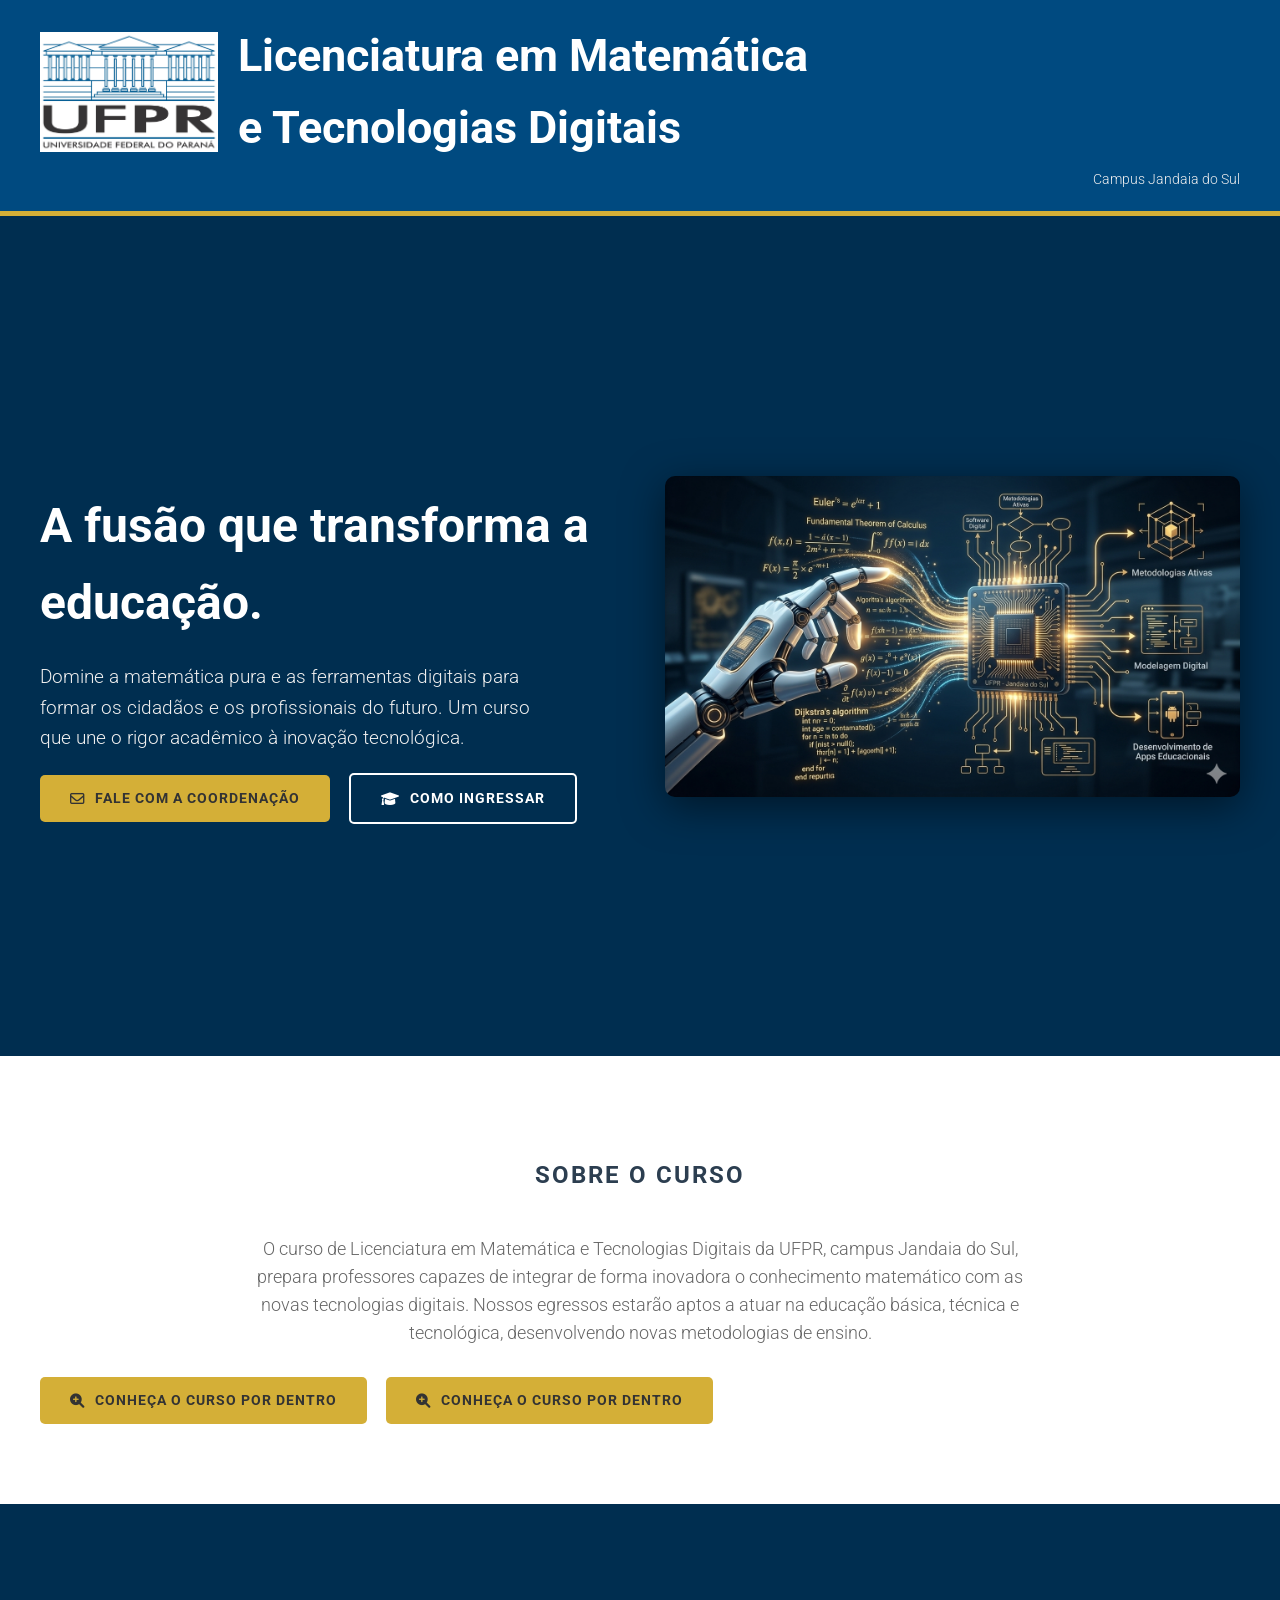
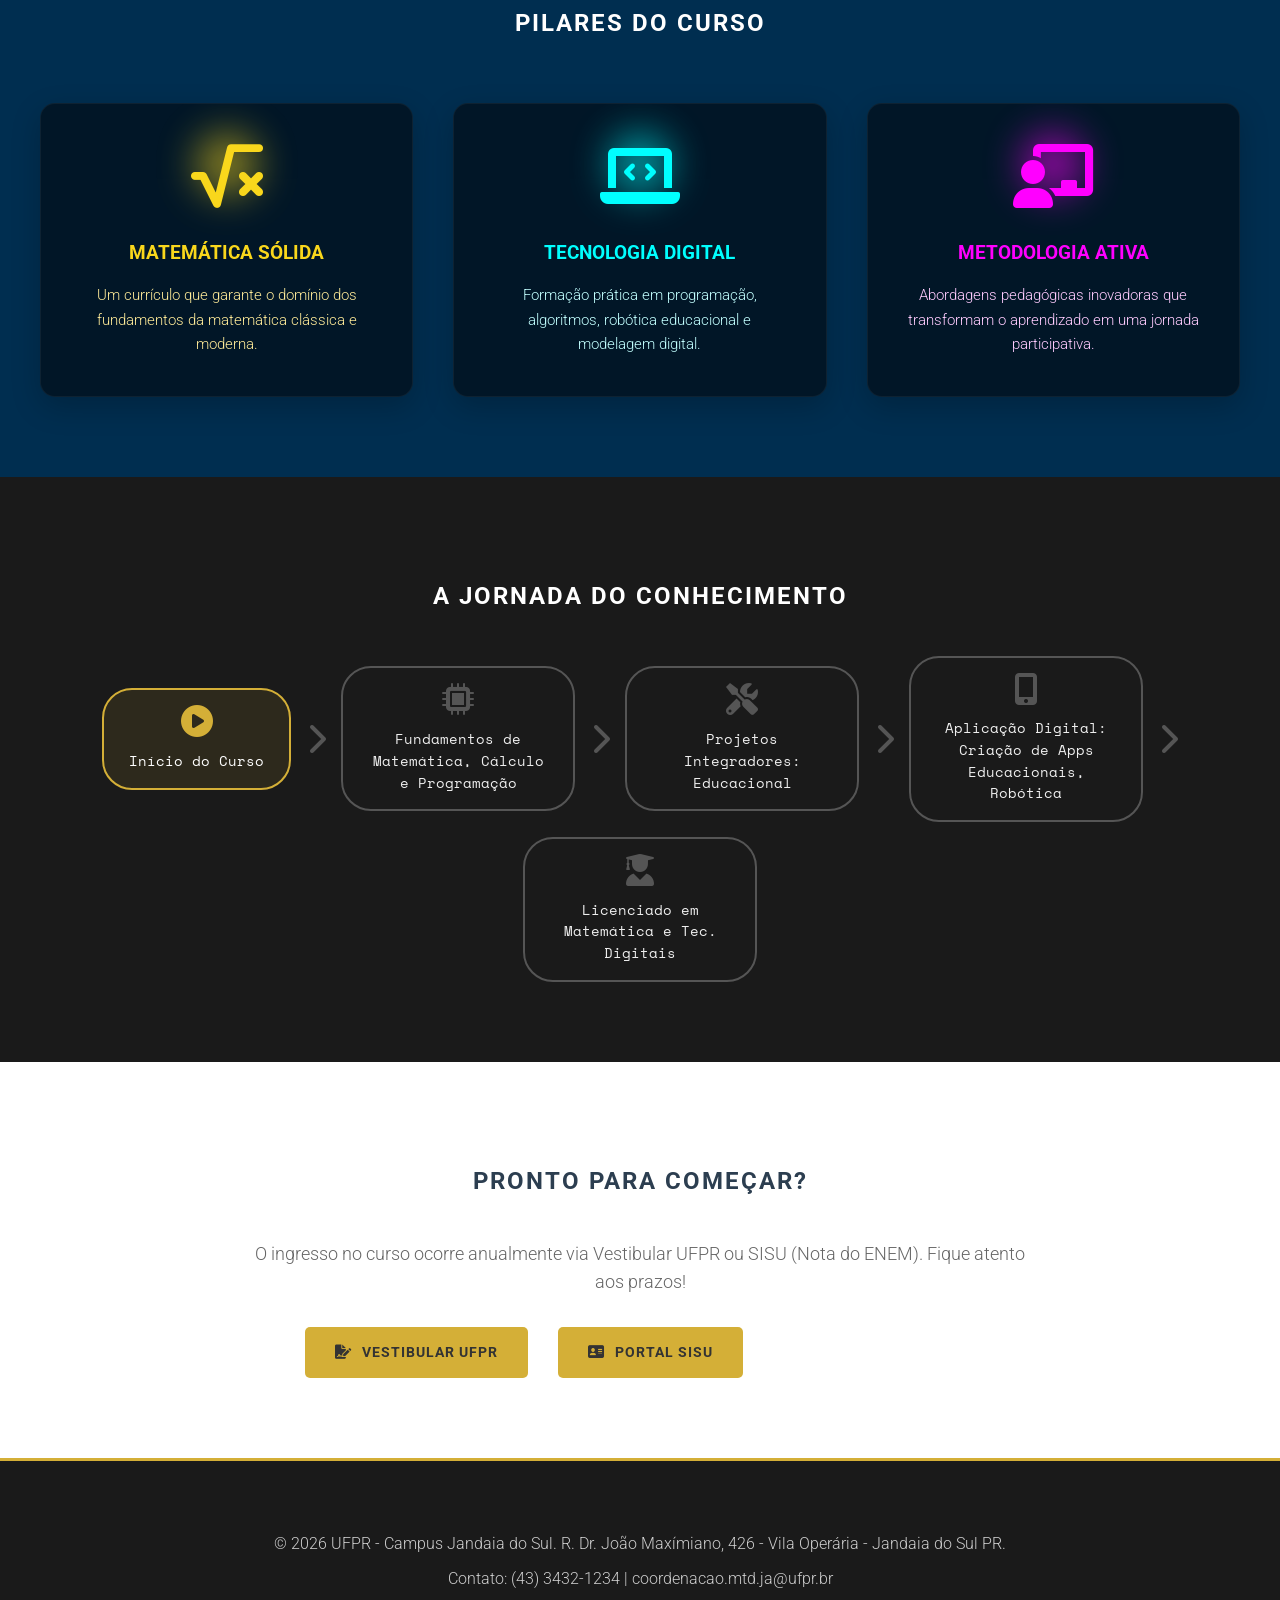
==== index.html @ f6f196b3 "Add files via upload" ====
<!DOCTYPE html>
<html lang="pt-br">
<head>
    <meta charset="UTF-8">
    <meta name="viewport" content="width=device-width, initial-scale=1.0">
    <title>Licenciatura em Matemática e Tecnologias Digitais - UFPR Jandaia do Sul</title>
    
    <link rel="stylesheet" href="https://cdnjs.cloudflare.com/ajax/libs/font-awesome/6.0.0/css/all.min.css">
    
    <link href="https://fonts.googleapis.com/css2?family=Roboto:wght@300;400;700&family=Space+Mono&display=swap" rel="stylesheet">
    
    <style>
        /* CSS GERAL */
        body { font-family: 'Roboto', sans-serif; line-height: 1.6; margin: 0; color: #333; overflow-x: hidden; }
        .container { max-width: 1200px; margin: 0 auto; padding: 0 20px; }
        h1, h2, h3 { font-weight: 700; }
        h2 { text-transform: uppercase; letter-spacing: 2px; text-align: center; color: #2c3e50; margin-bottom: 40px; }
        p { color: #666; font-weight: 300; font-size: 1.1em;}
        section { padding: 80px 0; }
        a { text-decoration: none; color: inherit; transition: 0.3s; }
        
        /* CABEÇALHO */
        header { background: #004a80; color: white; padding: 20px 0; border-bottom: 5px solid #d4af37; }
        .logo-area { display: flex; align-items: center; gap: 20px; }
        .ufpr-logo { height: 120px; width: auto; }
        header h1 { margin: 0; font-size: 2.8em; }
        header p { margin: 5px 0 0 0; color: #eee; font-size: 0.9em; text-align: right;}

        /* SEÇÃO HERO */
        .hero { background: #002e50; color: white; position: relative; padding: 0; }
        .hero-content { display: grid; grid-template-columns: 1fr 1fr; gap: 50px; align-items: center; min-height: 80vh; padding: 60px 20px;}
        .hero-text h2 { text-transform: none; text-align: left; color: white; letter-spacing: normal; font-size: 3em; margin-bottom: 20px; }
        .hero-text p { color: #eee; font-size: 1.2em; max-width: 500px; }
        .hero-image img { width: 100%; height: auto; display: block; filter: drop-shadow(0 10px 20px rgba(0,0,0,0.5)); border-radius: 10px; }
        
        /* BOTÕES */
        .btn { display: inline-flex; align-items: center; padding: 12px 30px; font-weight: bold; text-transform: uppercase; letter-spacing: 1px; border-radius: 5px; cursor: pointer; border: none; font-size: 0.9em;}
        .btn i { margin-right: 10px; }
        .btn-primary { background-color: #d4af37; color: #333; margin-right: 15px; }
        .btn-primary:hover { background-color: #c09a30; }
        .btn-secondary { background-color: transparent; color: white; border: 2px solid white; }
        .btn-secondary:hover { background-color: white; color: #002e50; }
        .btn-group { display: flex; gap: 15px; justify-content: center; margin-top: 30px; }

        /* SEÇÕES DE CONTEÚDO */
        .content-section p { max-width: 800px; margin: 0 auto 30px auto; text-align: center; }
        .content-section.bg-dark { background-color: #1a1a1a; color: white; }
        .content-section.bg-dark h2 { color: white; }
        .content-section.bg-dark p { color: #eee; }

        /* PILARES (CARDS MODIFICADOS - AGORA MAIS VIVOS) */
        
        /* MUDANÇA DE FUNDO: A seção inteira agora é escura para contraste */
        #pilares { background-color: #002e50; padding: 80px 0; } 
        #pilares h2 { color: white; margin-bottom: 60px; }

        .grid-cards { display: grid; grid-template-columns: repeat(auto-fit, minmax(280px, 1fr)); gap: 40px; }
        
        /* MUDANÇA NO CARD: Fundo mais escuro e sutil */
        .card { 
            background: #011627; /* Azul marinho profundo, sutil e escuro */
            padding: 40px; 
            border-radius: 15px; /* Bordas mais suaves */
            text-align: center; 
            border: 1px solid rgba(255,255,255,0.05); /* Borda sutil */
            box-shadow: 0 10px 30px rgba(0,0,0,0.2); 
            transition: 0.4s; 
            position: relative; 
            overflow: hidden;
        }
        
        .card:hover { 
            transform: translateY(-15px); 
            box-shadow: 0 20px 40px rgba(0,0,0,0.3); 
        }
        
        /* MUDANÇA NOS ÍCONES: Glow tecnológico e cores vivas */
        .card i { margin-bottom: 30px; display: block; position: relative; z-index: 10;}
        .card i::after { content: ''; position: absolute; width: 60px; height: 60px; border-radius: 50%; opacity: 0.6; filter: blur(20px); top: -10px; left: 50%; transform: translateX(-50%); z-index: -1; }

        /* MUDANÇA NOS TEXTOS DOS CARDS: Cores vibrantes */
        .card h3 { text-transform: uppercase; font-size: 1.2em; margin-bottom: 15px; }
        .card p { font-size: 0.95em; margin: 0; font-weight: 300; text-align: center; max-width: 100%;}

        /* CARD 1: MATEMÁTICA (DOURADO / GOLDEN) */
        .grid-cards .card:nth-child(1) i { color: #f9d71c; }
        .grid-cards .card:nth-child(1) i::after { background-color: #f9d71c; }
        .grid-cards .card:nth-child(1) h3 { color: #f9d71c; }
        .grid-cards .card:nth-child(1) p { color: #ffeb99; } /* Amarelo muito claro */

        /* CARD 2: TECNOLOGIA (CIANO / CYAN) */
        .grid-cards .card:nth-child(2) i { color: #00ffff; }
        .grid-cards .card:nth-child(2) i::after { background-color: #00ffff; }
        .grid-cards .card:nth-child(2) h3 { color: #00ffff; }
        .grid-cards .card:nth-child(2) p { color: #c2ffff; } /* Ciano muito claro */

        /* CARD 3: METODOLOGIA (MAGENTA / FÚCSIA) */
        .grid-cards .card:nth-child(3) i { color: #ff00ff; }
        .grid-cards .card:nth-child(3) i::after { background-color: #ff00ff; }
        .grid-cards .card:nth-child(3) h3 { color: #ff00ff; }
        .grid-cards .card:nth-child(3) p { color: #ffccff; } /* Magenta muito claro */


        /* JORNADA DE APRENDIZADO */
        .flowchart { display: flex; align-items: center; justify-content: center; gap: 15px; flex-wrap: wrap; margin-top: 40px; }
        .flow-item { background: transparent; padding: 15px 25px; border-radius: 30px; border: 2px solid #555; text-align: center; transition: 0.3s; max-width: 180px; }
        .flow-item p { color: #aaa; margin: 10px 0 0 0; font-size: 0.85em; font-family: 'Space Mono', monospace;}
        .flow-item i { color: #555; }
        .flow-item.active { border-color: #d4af37; background-color: rgba(212, 175, 55, 0.1); }
        .flow-item.active i { color: #d4af37; }
        .flow-item.active p { color: white;}
        .arrow { color: #555; }
        
        /* RODAPÉ */
        footer { background: #1a1a1a; color: #ccc; padding: 60px 0; font-size: 0.9em; text-align: center; border-top: 3px solid #d4af37;}
        footer p { color: #ccc; margin: 10px 0;}

        /* RESPONSIVIDADE (MOBILE-FIRST) */
        @media (max-width: 768px) {
            .hero-content { grid-template-columns: 1fr; text-align: center; min-height: auto; padding: 80px 20px; }
            .hero-text h2 { text-align: center; font-size: 2.2em; }
            .hero-text p { margin: 0 auto 30px auto; }
            .btn-group { flex-direction: column; }
            .flowchart { flex-direction: column; gap: 20px; }
            .arrow { transform: rotate(90deg); margin: 10px 0; }
        }
    </style>
</head>
<body>

    <header>
        <div class="container">
            <div class="logo-area">
                <img src="LogoUFPR.png" alt="Logo UFPR Jandaia do Sul" class="ufpr-logo">
                <h1>Licenciatura em Matemática<br>e Tecnologias Digitais</h1>
            </div>
            <p>Campus Jandaia do Sul</p>
        </div>
    </header>

    <section class="hero">
        <div class="container hero-content">
            <div class="hero-text">
                <h2>A fusão que transforma a educação.</h2>
                <p>Domine a matemática pura e as ferramentas digitais para formar os cidadãos e os profissionais do futuro. Um curso que une o rigor acadêmico à inovação tecnológica.</p>
                <a href="mailto:coordenacao.mtd.ja@ufpr.br" class="btn btn-primary"><i class="far fa-envelope"></i> Fale com a Coordenação</a>
                <a href="#ingresso" class="btn btn-secondary"><i class="fas fa-graduation-cap"></i> Como Ingressar</a>
            </div>
            <div class="hero-image">
                <img src="hero_fusion.png" alt="A fusão de Matemática e Tecnologia: Uma mão robótica interagindo com algoritmos e equações matemáticas puras.">
            </div>
        </div>
    </section>

    <section id="sobre" class="content-section">
        <div class="container text-center">
            <h2>Sobre o Curso</h2>
            <p>O curso de Licenciatura em Matemática e Tecnologias Digitais da UFPR, campus Jandaia do Sul, prepara professores capazes de integrar de forma inovadora o conhecimento matemático com as novas tecnologias digitais. Nossos egressos estarão aptos a atuar na educação básica, técnica e tecnológica, desenvolvendo novas metodologias de ensino.</p>
            
            <a href="detalhes.html" class="btn btn-primary">
                <i class="fas fa-search-plus"></i> Conheça o curso por dentro
            </a>
            
            <a href="detalhes.html" class="btn btn-primary">
                <i class="fas fa-search-plus"></i> Conheça o curso por dentro
            </a>
        </div>
    </section>

    <section id="pilares" class="content-section">
        <div class="container text-center">
            <h2>Pilares do Curso</h2>
            <div class="grid-cards">
                <div class="card">
                    <i class="fas fa-square-root-variable fa-4x"></i>
                    <h3>Matemática Sólida</h3>
                    <p>Um currículo que garante o domínio dos fundamentos da matemática clássica e moderna.</p>
                </div>
                <div class="card">
                    <i class="fas fa-laptop-code fa-4x"></i>
                    <h3>Tecnologia Digital</h3>
                    <p>Formação prática em programação, algoritmos, robótica educacional e modelagem digital.</p>
                </div>
                <div class="card">
                    <i class="fas fa-chalkboard-teacher fa-4x"></i>
                    <h3>Metodologia Ativa</h3>
                    <p>Abordagens pedagógicas inovadoras que transformam o aprendizado em uma jornada participativa.</p>
                </div>
            </div>
        </div>
    </section>
    
    <section id="metodologia" class="content-section bg-dark">
        <div class="container text-center">
            <h2>A Jornada do Conhecimento</h2>
            <div class="flowchart">
                <div class="flow-item active">
                    <i class="fas fa-play-circle fa-2x"></i>
                    <p>Início do Curso</p>
                </div>
                <i class="fas fa-chevron-right arrow fa-2x"></i>
                <div class="flow-item">
                    <i class="fas fa-microchip fa-2x"></i>
                    <p>Fundamentos de Matemática, Cálculo e Programação</p>
                </div>
                <i class="fas fa-chevron-right arrow fa-2x"></i>
                <div class="flow-item">
                    <i class="fas fa-tools fa-2x"></i>
                    <p>Projetos Integradores: Educacional</p>
                </div>
                <i class="fas fa-chevron-right arrow fa-2x"></i>
                <div class="flow-item">
                    <i class="fas fa-mobile-alt fa-2x"></i>
                    <p>Aplicação Digital: Criação de Apps Educacionais, Robótica</p>
                </div>
                <i class="fas fa-chevron-right arrow fa-2x"></i>
                <div class="flow-item">
                    <i class="fas fa-user-graduate fa-2x"></i>
                    <p>Licenciado em Matemática e Tec. Digitais</p>
                </div>
            </div>
        </div>
    </section>

    <section id="ingresso" class="content-section">
        <div class="container text-center">
            <h2>Pronto para Começar?</h2>
            <p>O ingresso no curso ocorre anualmente via Vestibular UFPR ou SISU (Nota do ENEM). Fique atento aos prazos!</p>
            <div class="btn-group">
                <a href="https://servicos.nc.ufpr.br/PortalNC/ProcessosRealizados" class="btn btn-primary" target="_blank"><i class="fas fa-file-signature"></i> Vestibular UFPR</a>
                <a href="https://sisu.mec.gov.br/" class="btn btn-primary" target="_blank"><i class="fas fa-address-card"></i> Portal SISU</a>
                <a href="tel:+554334321234" class="btn btn-secondary"><i class="fas fa-phone-alt"></i> (43) 3432-1234</a>
            </div>
        </div>
    </section>

    <footer>
        <div class="container">
            <p>&copy; 2026 UFPR - Campus Jandaia do Sul. R. Dr. João Maxímiano, 426 - Vila Operária - Jandaia do Sul PR.</p>
            <p>Contato: (43) 3432-1234 | coordenacao.mtd.ja@ufpr.br</p>
            <p> -- </p>
        </div>
    </footer>

</body>
</html>
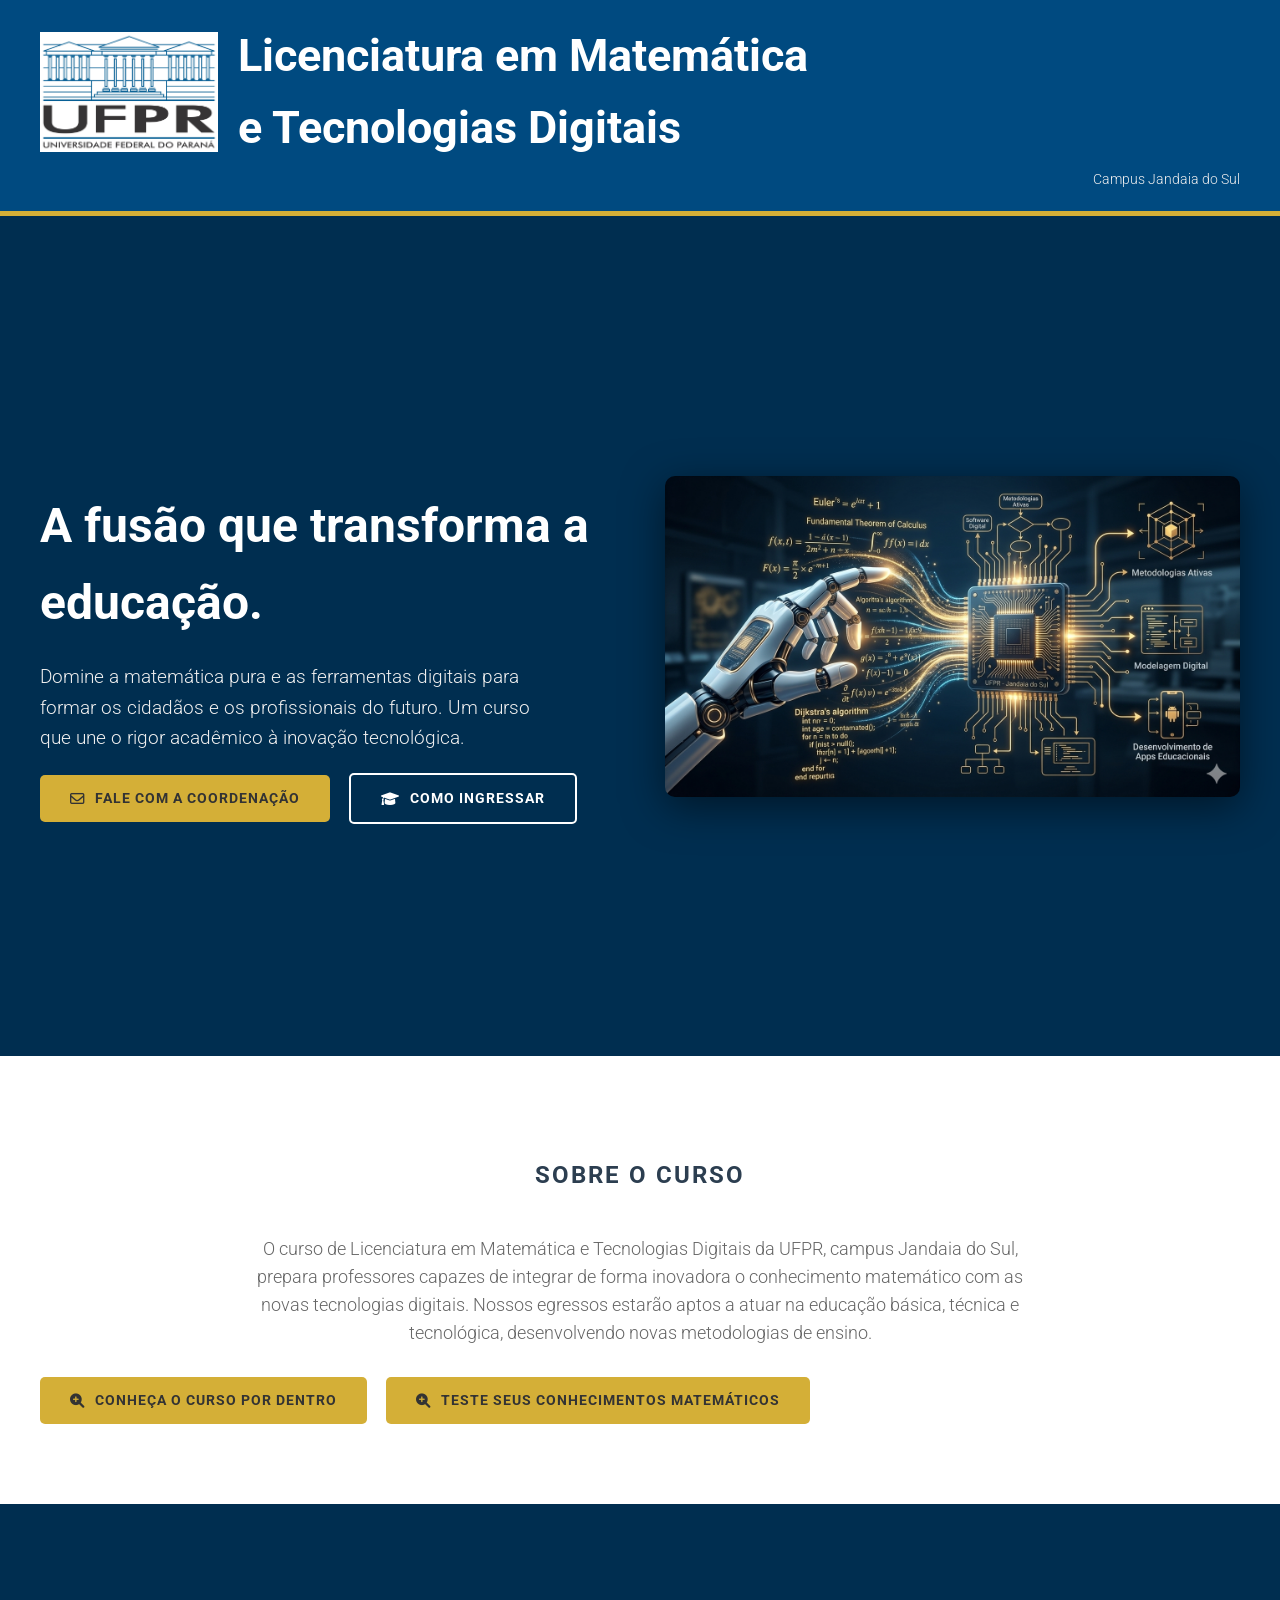
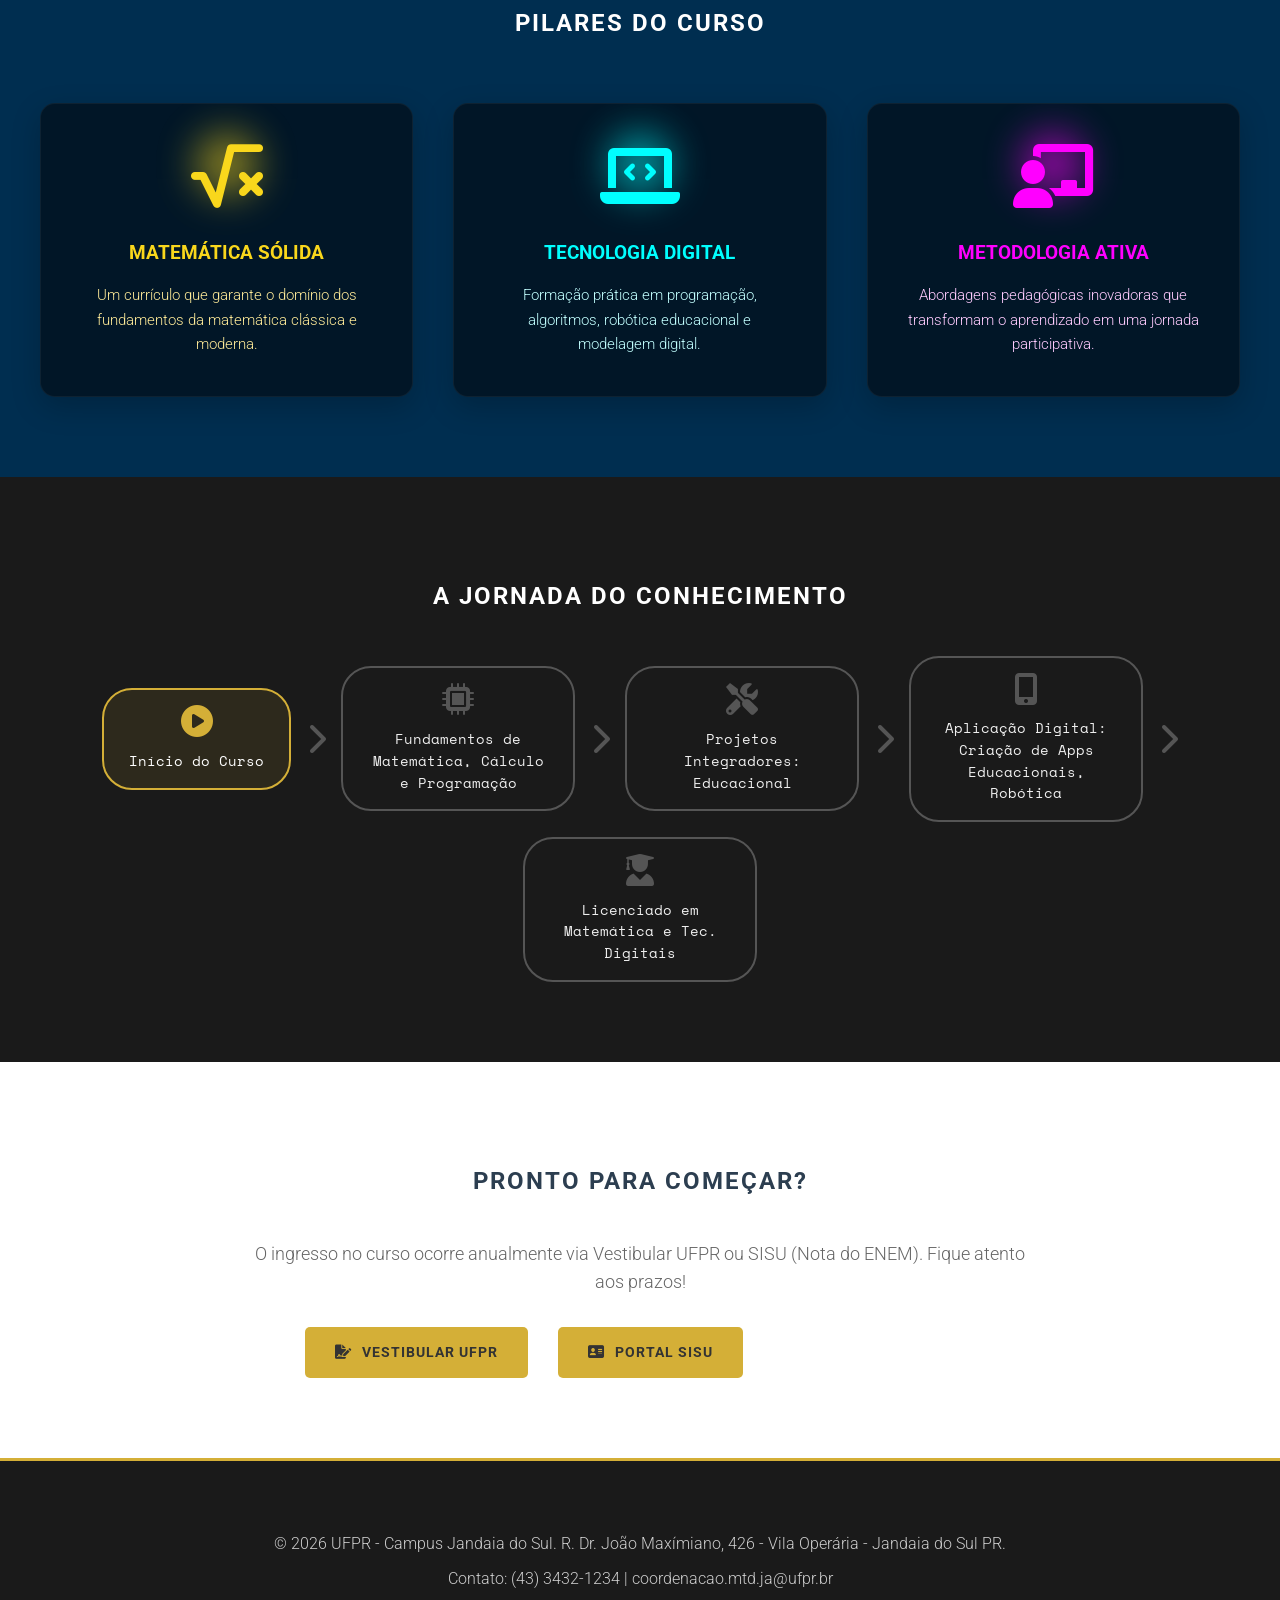
==== commit fd59d8ab: "Update index.html" ====
--- a/index.html
+++ b/index.html
@@ -162,7 +162,7 @@
             </a>
             
             <a href="detalhes.html" class="btn btn-primary">
-                <i class="fas fa-search-plus"></i> Conheça o curso por dentro
+                <i class="fas fa-search-plus"></i> Teste seus conhecimentos matemáticos
             </a>
         </div>
     </section>
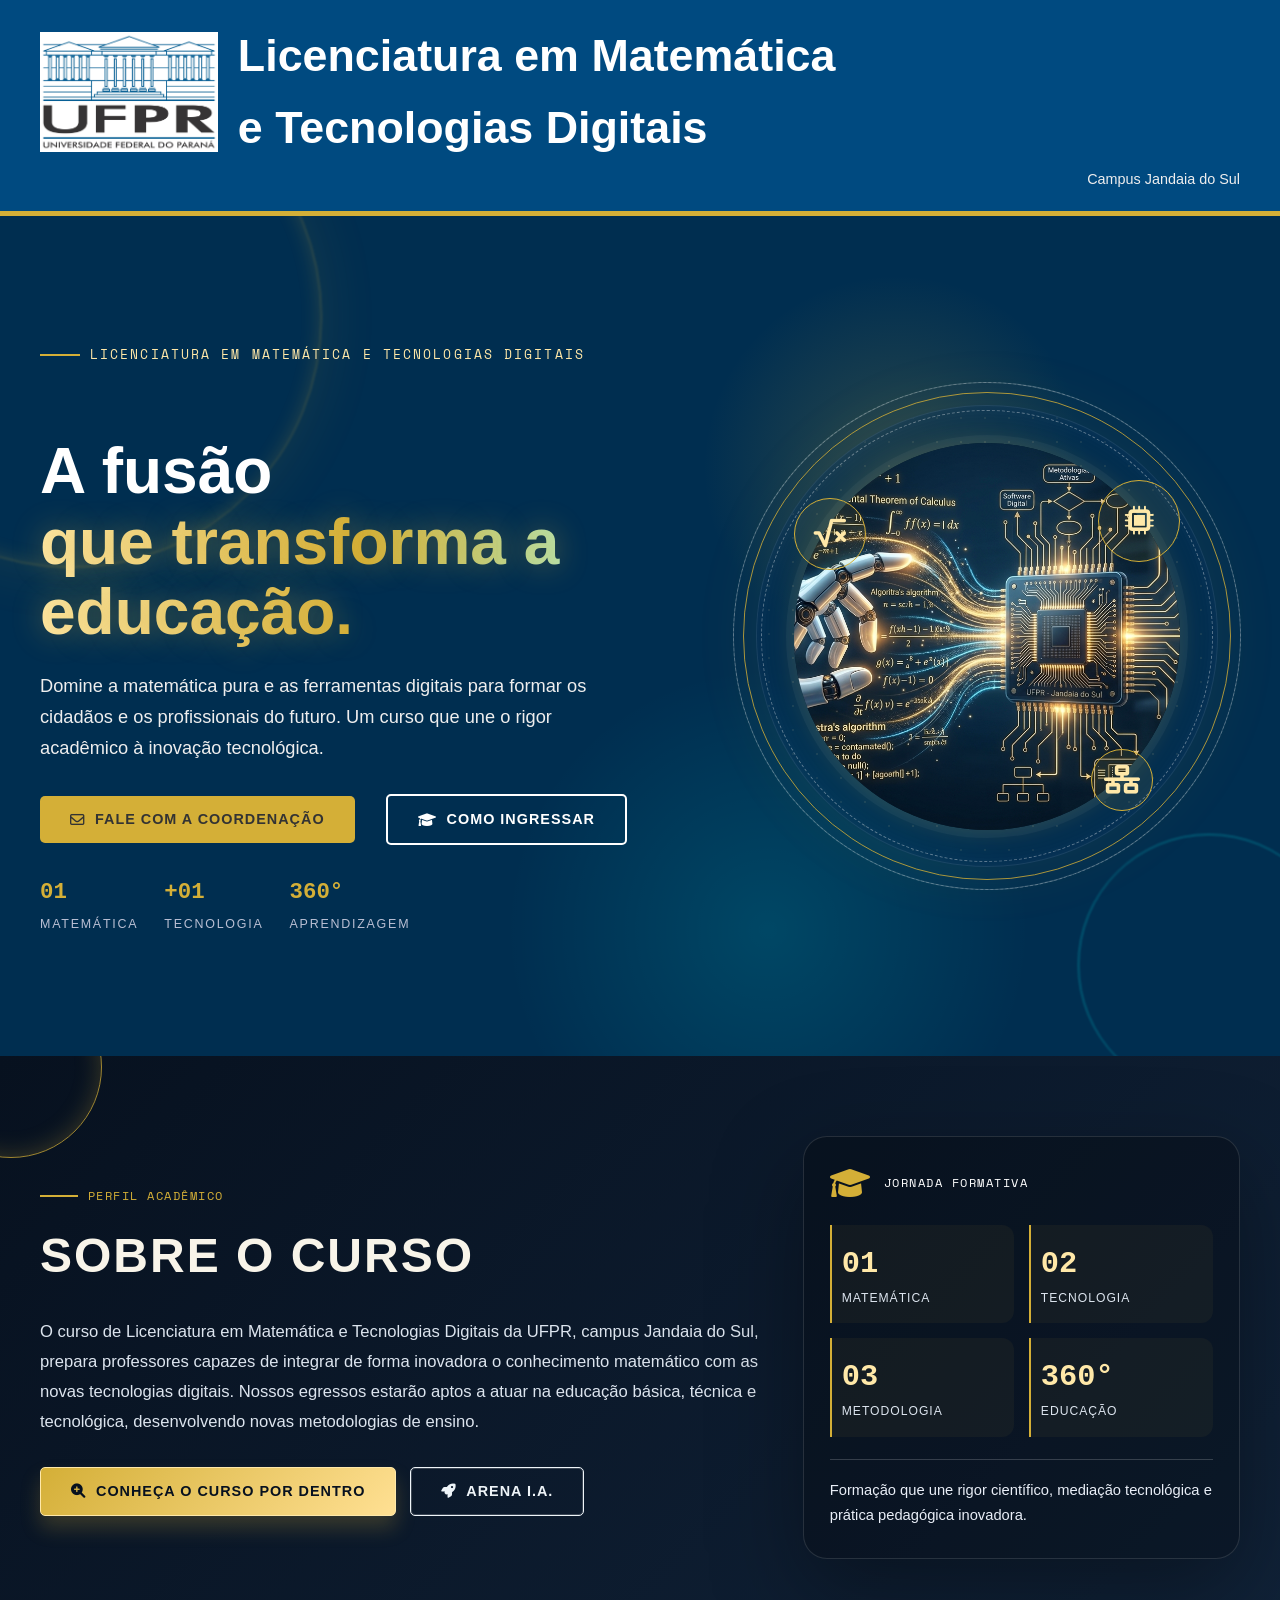
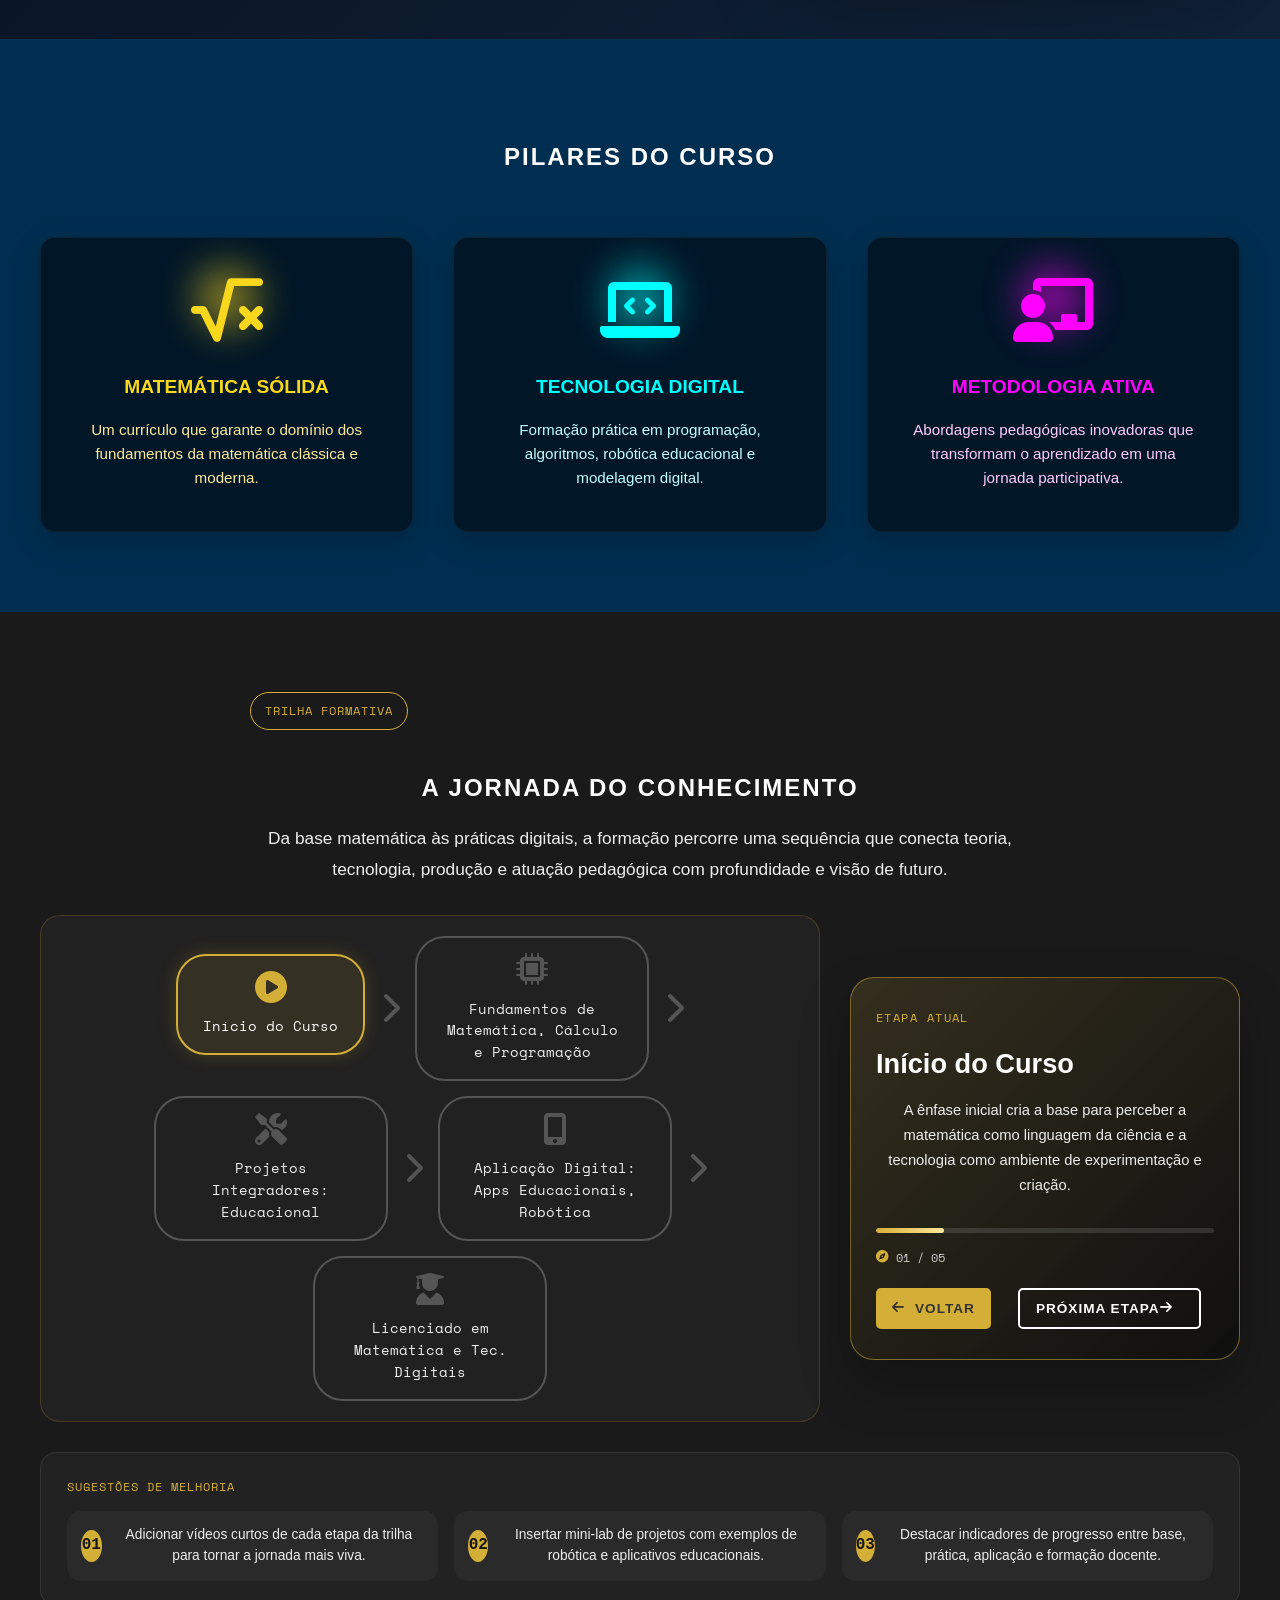
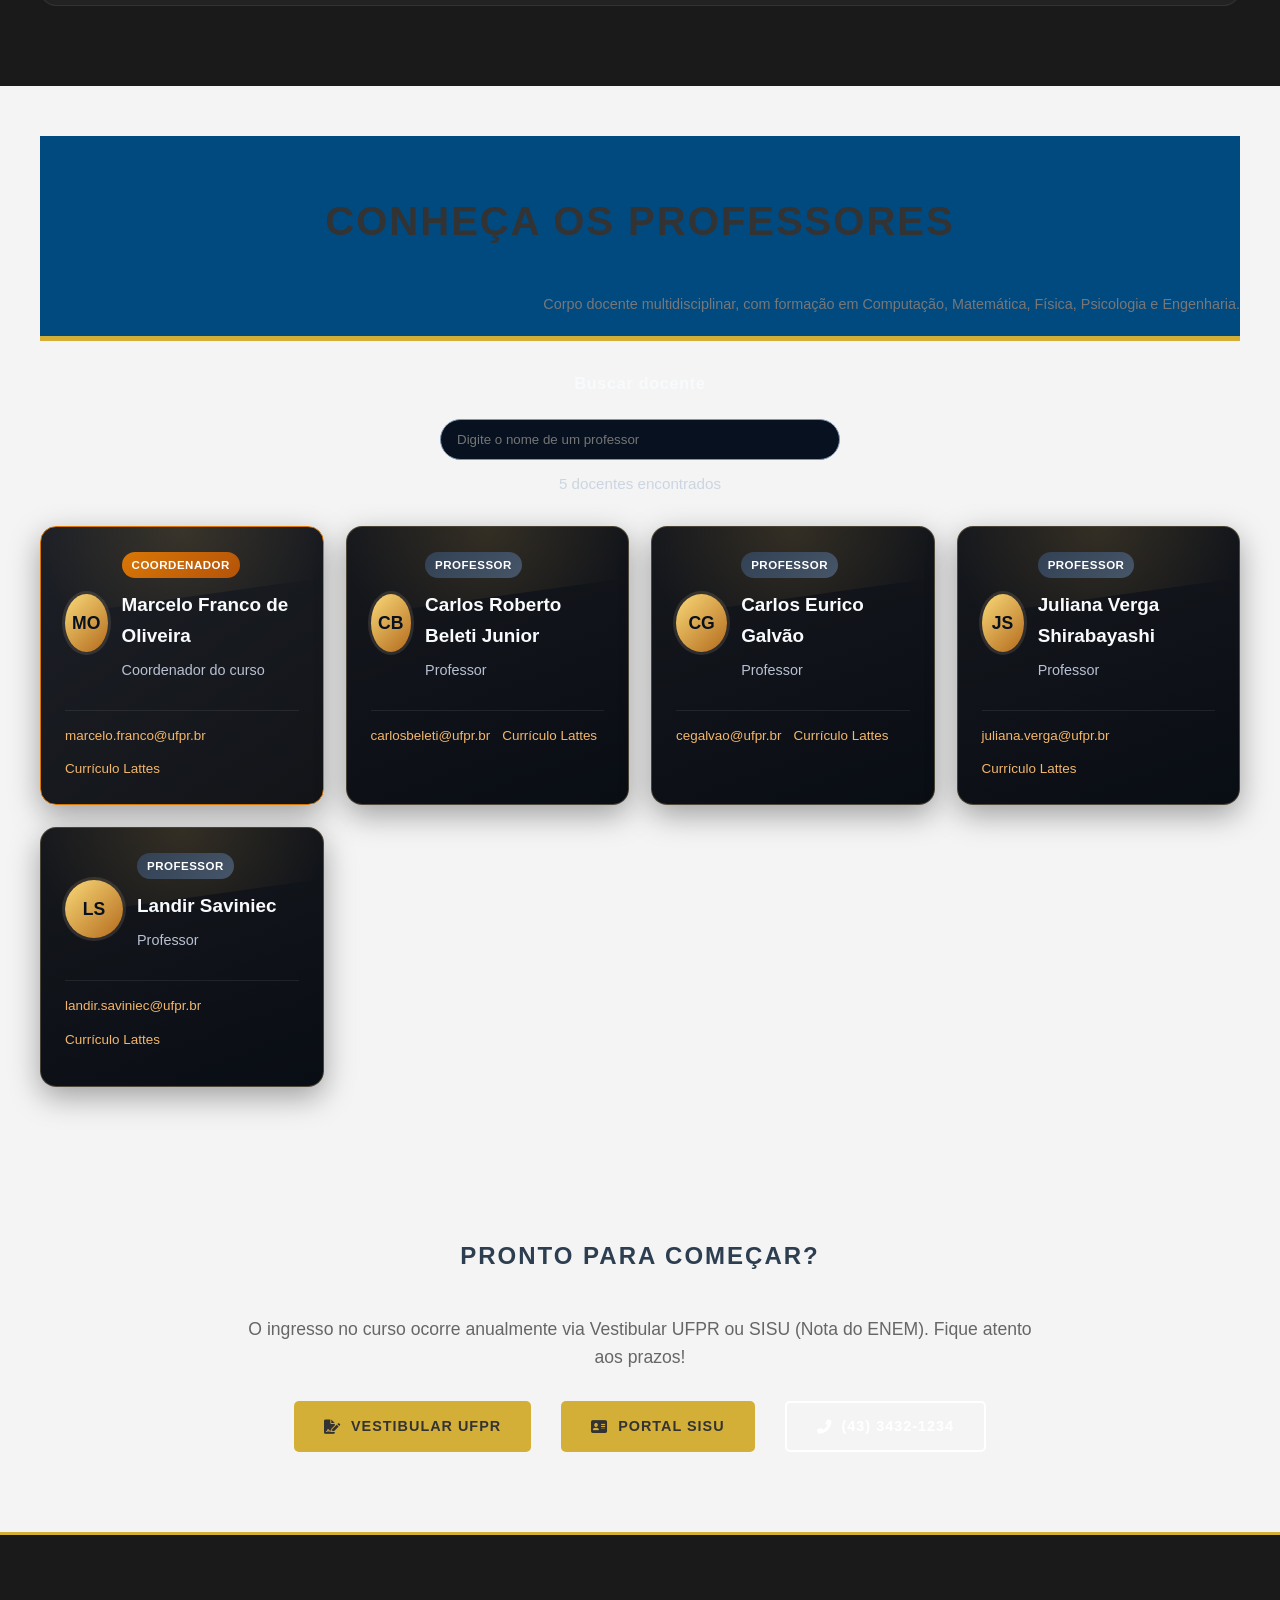
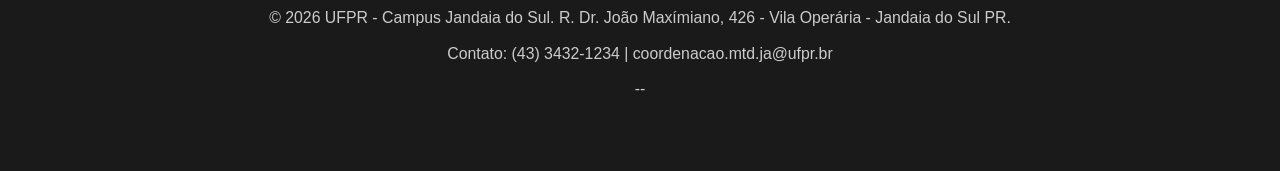
==== commit 3c0bec22: "Add files via upload" ====
--- a/index.html
+++ b/index.html
@@ -48,6 +48,68 @@
         .content-section.bg-dark h2 { color: white; }
         .content-section.bg-dark p { color: #eee; }
 
+        /* SOBRE O CURSO */
+        #sobre { background: linear-gradient(135deg, #07111f 0%, #102238 100%); color: #eef4f8; position: relative; overflow: hidden; }
+        #sobre::before { content: ''; position: absolute; left: -80px; top: -80px; width: 180px; height: 180px; border-radius: 50%; border: 1px solid rgba(212,175,55,0.75); box-shadow: inset 0 0 24px rgba(212,175,55,0.25); animation: pulseAura 5s ease-in-out infinite; }
+        #sobre .container { position: relative; z-index: 1; }
+        .sobre-grid { display: grid; grid-template-columns: minmax(540px, 1.5fr) minmax(300px, 0.9fr); gap: 34px; align-items: center; }
+        .sobre-copy { text-align: left; }
+        .sobre-copy h2 { color: #f8f4e9; text-align: left; font-size: clamp(2.3rem, 4vw, 3rem); margin: 12px 0 22px; }
+        .sobre-copy p { max-width: 820px; margin: 0 0 30px 0; color: #dce4ee; font-size: 1.04em; line-height: 1.8; text-align: left; }
+        .section-kicker { display: inline-flex; align-items: center; gap: 10px; color: #d4af37; font-family: 'Space Mono', monospace; font-size: 0.78em; letter-spacing: 0.12em; text-transform: uppercase; }
+        .section-kicker::before { content: ''; display: inline-block; width: 38px; height: 2px; background: #d4af37; }
+        .sobre-actions { display: flex; gap: 14px; flex-wrap: wrap; align-items: center; }
+        .btn-legacy { background: linear-gradient(135deg, #d4af37, #ffe093); color: #07111f; border: 1px solid #ffe8a8; box-shadow: 0 12px 20px rgba(212,175,55,0.22); }
+        .btn-legacy:hover { background: linear-gradient(135deg, #ffe093, #b88900); color: #07111f; }
+        .btn-digital { background: transparent; color: #eef4f8; border: 1px solid #eef4f8; box-shadow: inset 0 0 0 1px rgba(255,255,255,0.2); }
+        .btn-digital:hover { background: #eef4f8; color: #07111f; border-color: #eef4f8; }
+        .sobre-panel { background: rgba(0,0,0,0.28); border: 1px solid rgba(255,255,255,0.12); border-radius: 24px; padding: 30px 26px; box-shadow: 0 30px 90px rgba(0,0,0,0.35); min-height: 360px; display: flex; flex-direction: column; justify-content: center; }
+        .sobre-panel-top { display: flex; align-items: center; gap: 14px; margin-bottom: 26px; }
+        .sobre-panel-top i { color: #d4af37; font-size: 2rem; }
+        .sobre-panel-top span { color: #fff; font-family: 'Space Mono', monospace; font-size: 0.78em; letter-spacing: 0.12em; text-transform: uppercase; }
+        .sobre-panel-grid { display: grid; grid-template-columns: repeat(2, minmax(120px, 1fr)); gap: 15px; }
+        .sobre-panel-grid div { padding: 15px 10px; border-left: 2px solid #d4af37; background: rgba(212,175,55,0.05); border-radius: 0 12px 12px 0; }
+        .sobre-panel-grid strong { display: block; color: #ffe8a8; font-size: 1.9em; font-family: 'Space Mono', monospace; }
+        .sobre-panel-grid span { display: block; color: #dce4ee; font-size: 0.76em; text-transform: uppercase; letter-spacing: 0.08em; }
+        .sobre-panel-footer { margin-top: 22px; padding-top: 18px; border-top: 1px solid rgba(255,255,255,0.18); color: #e9eef7; font-size: 0.92em; line-height: 1.7; }
+
+        /* HERO IMERSIVO */
+        .hero { background: radial-gradient(circle at 70% 30%, rgba(212,175,55,0.2), transparent 18%), radial-gradient(circle at 60% 85%, rgba(0,255,255,0.12), transparent 25%), #002e50; color: white; position: relative; padding: 0; overflow: hidden; }
+        .hero::before { content: ''; position: absolute; width: 500px; height: 500px; border-radius: 50%; border: 1px solid rgba(212,175,55,0.3); left: -180px; top: -150px; filter: blur(1px); box-shadow: inset 0 0 20px rgba(212,175,55,0.2), 0 0 60px rgba(212,175,55,0.1); animation: pulseAura 4s ease-in-out infinite; }
+        .hero::after { content: ''; position: absolute; width: 260px; height: 260px; border-radius: 50%; border: 1px solid rgba(0,255,255,0.4); right: -60px; bottom: -40px; filter: blur(1px); animation: pulseAura 5s ease-in-out infinite; }
+        .hero-content { display: grid; grid-template-columns: minmax(500px, 1.12fr) minmax(420px, 0.88fr); gap: 50px; align-items: center; min-height: 80vh; padding: 60px 20px; position: relative; z-index: 1; }
+        .hero-text { position: relative; }
+        .hero-kicker { display: inline-flex; align-items: center; gap: 10px; color: #ffe8a8; font-family: 'Space Mono', monospace; font-size: 0.82em; letter-spacing: 0.16em; text-transform: uppercase; margin-bottom: 18px; }
+        .hero-kicker::before { content: ''; height: 2px; width: 40px; background: #d4af37; display: inline-block; }
+        .hero-text h2 { text-transform: none; text-align: left; color: white; letter-spacing: normal; font-size: clamp(3rem, 5vw, 4.6rem); margin-bottom: 24px; line-height: 1.1; max-width: 640px; }
+        .hero-text h2 .hero-title-primary { display: block; color: #fff; }
+        .hero-text h2 .hero-title-accent { display: block; background: linear-gradient(90deg, #ffe8a8, #d4af37, #a3fff2); background-clip: text; -webkit-background-clip: text; -webkit-text-fill-color: transparent; color: transparent; text-shadow: 0 0 30px rgba(212,175,55,0.4); }
+        .hero-text p { color: #eee; font-size: 1.14em; max-width: 560px; margin: 0 0 30px 0; line-height: 1.7; }
+        .hero-actions { display: flex; gap: 16px; align-items: center; flex-wrap: wrap; }
+        .hero-proof { display: flex; gap: 26px; align-items: center; flex-wrap: wrap; margin-top: 30px; }
+        .hero-proof .stat { display: flex; flex-direction: column; gap: 4px; color: #eee; }
+        .hero-proof .stat-number { color: #d4af37; font-family: 'Space Mono', monospace; font-size: 1.4em; font-weight: 700; }
+        .hero-proof .stat-label { color: #b9bfd3; font-size: 0.78em; letter-spacing: 0.14em; text-transform: uppercase; }
+        .hero-image { position: relative; display: flex; align-items: center; justify-content: center; min-height: 520px; }
+        .hero-image-wrap { position: relative; width: min(460px, 100%); aspect-ratio: 1 / 1; border-radius: 50%; border: 1px solid rgba(255,255,255,0.1); background: rgba(0, 46, 80, 0.36); box-shadow: inset 0 0 30px rgba(255,255,255,0.05), 0 0 70px rgba(212,175,55,0.08); display: flex; align-items: center; justify-content: center; animation: floatFigure 4s ease-in-out infinite; }
+        .hero-image-wrap::before { content: ''; position: absolute; inset: -14px; border-radius: 50%; border: 1px solid rgba(212,175,55,0.8); filter: blur(0.5px); animation: spinRing 8s linear infinite; }
+        .hero-image-wrap::after { content: ''; position: absolute; inset: 4px; border-radius: 50%; border: 1px dashed rgba(255,255,255,0.35); }
+        .hero-image-wrap .hero-grid { position: absolute; inset: 0; border-radius: 50%; background-image: radial-gradient(#ffe8a8 1px, transparent 1px); background-size: 24px 24px; mask-image: radial-gradient(circle, #000, transparent 100%); opacity: 0.24; }
+        .hero-image-wrap .hero-orbit { position: absolute; width: 110%; height: 110%; border-radius: 50%; border: 1px solid rgba(255,255,255,0.2); }
+        .hero-image-wrap .hero-orbit.one { transform: rotate(20deg); }
+        .hero-image-wrap .hero-orbit.two { transform: rotate(-20deg); border-style: dashed; }
+        .hero-image-wrap .hero-image-inner { position: relative; z-index: 2; display: flex; align-items: center; justify-content: center; width: 84%; aspect-ratio: 1 / 1; border-radius: 50%; overflow: hidden; background: radial-gradient(circle, rgba(0, 28, 50, 0.8), rgba(0,0,0,0.5)); box-shadow: 0 0 0 8px rgba(255,244,219,0.04), 0 0 30px rgba(212,175,55,0.2); }
+        .hero-image-wrap .hero-image-inner img { width: 100%; height: 100%; object-fit: cover; filter: drop-shadow(0 0 20px rgba(212,175,55,0.7)) saturate(1.1); animation: breatheImage 4s ease-in-out infinite; }
+        .hero-image-wrap .hero-shape { position: absolute; width: 70px; height: 70px; border-radius: 50%; border: 1px solid #d4af37; color: #ffe8a8; background: rgba(212,175,55,0.08); display: flex; align-items: center; justify-content: center; font-size: 1.8em; z-index: 3; }
+        .hero-image-wrap .hero-shape.math { left: 8%; top: 20%; }
+        .hero-image-wrap .hero-shape.ai { right: 8%; top: 16%; width: 80px; height: 80px; }
+        .hero-image-wrap .hero-shape.net { right: 14%; bottom: 12%; width: 60px; height: 60px; }
+
+        @keyframes floatFigure { 50% { transform: translateY(-12px); } }
+        @keyframes spinRing { to { transform: rotate(360deg); } }
+        @keyframes breatheImage { 50% { transform: scale(1.04); filter: drop-shadow(0 0 24px rgba(212,175,55,0.9)) saturate(1.2); } }
+        @keyframes pulseAura { 50% { transform: scale(1.07); opacity: 0.85; } }
+
         /* PILARES (CARDS MODIFICADOS - AGORA MAIS VIVOS) */
         
         /* MUDANÇA DE FUNDO: A seção inteira agora é escura para contraste */
@@ -103,13 +165,40 @@
 
         /* JORNADA DE APRENDIZADO */
         .flowchart { display: flex; align-items: center; justify-content: center; gap: 15px; flex-wrap: wrap; margin-top: 40px; }
-        .flow-item { background: transparent; padding: 15px 25px; border-radius: 30px; border: 2px solid #555; text-align: center; transition: 0.3s; max-width: 180px; }
+        .flow-item { background: transparent; padding: 15px 25px; border-radius: 30px; border: 2px solid #555; text-align: center; transition: 0.3s; max-width: 180px; cursor: pointer; color: #fff; }
         .flow-item p { color: #aaa; margin: 10px 0 0 0; font-size: 0.85em; font-family: 'Space Mono', monospace;}
         .flow-item i { color: #555; }
-        .flow-item.active { border-color: #d4af37; background-color: rgba(212, 175, 55, 0.1); }
+        .flow-item.active { border-color: #d4af37; background-color: rgba(212, 175, 55, 0.1); box-shadow: 0 0 18px rgba(212,175,55,0.22); transform: translateY(-4px); }
         .flow-item.active i { color: #d4af37; }
         .flow-item.active p { color: white;}
         .arrow { color: #555; }
+
+        /* IMERSÃO DA JORNADA */
+        .journey-intro { max-width: 780px; margin: 0 auto 30px auto; }
+        .journey-intro h2 { margin-bottom: 15px; }
+        .journey-intro .section-label { display: inline-block; width: auto; padding: 8px 14px; border-radius: 20px; border: 1px solid #d4af37; color: #d4af37; font-family: 'Space Mono', monospace; font-size: 0.78em; letter-spacing: 0.08em; text-transform: uppercase; margin-bottom: 20px; }
+        .journey-lead { color: #e6e6e6; line-height: 1.8; font-size: 1.08em; }
+        .journey-layout { display: grid; grid-template-columns: minmax(600px, 2fr) minmax(280px, 1fr); gap: 30px; align-items: center; margin-top: 25px; }
+        .journey-flow { padding: 20px; border-radius: 20px; background: rgba(255,255,255,0.03); border: 1px solid rgba(212,175,55,0.2); }
+        .flowchart { margin-top: 0; }
+        .journey-panel { background: linear-gradient(135deg, rgba(212,175,55,0.14) 0%, rgba(0,0,0,0.4) 100%); border: 1px solid rgba(212,175,55,0.5); padding: 30px 25px; border-radius: 24px; text-align: left; min-height: 320px; color: #f6f1dc; box-shadow: 0 25px 50px rgba(0,0,0,0.25); }
+        .journey-panel .panel-kicker { display: block; color: #d4af37; font-family: 'Space Mono', monospace; font-size: 0.75em; letter-spacing: 0.12em; text-transform: uppercase; }
+        .journey-panel-title { color: white; font-size: 1.7em; margin: 15px 0 12px; }
+        .journey-description { color: #ddd; line-height: 1.7; font-size: 0.92em; }
+        .journey-progress { height: 5px; background: rgba(255,255,255,0.12); border-radius: 10px; overflow: hidden; margin: 20px 0 15px; }
+        .journey-progress-bar { display: block; width: 20%; height: 100%; background: linear-gradient(90deg, #d4af37, #ffe799); border-radius: 10px; transition: width 0.3s ease; }
+        .journey-metadata { display: flex; gap: 15px; align-items: center; font-family: 'Space Mono', monospace; font-size: 0.78em; color: #ccc; }
+        .journey-metadata span { display: inline-flex; align-items: center; gap: 8px; }
+        .journey-metadata i { color: #d4af37; }
+        .journey-actions { display: flex; gap: 12px; flex-wrap: wrap; margin-top: 20px; }
+        .journey-actions .btn { padding: 11px 16px; font-size: 0.85em; }
+        .journey-improvements { margin-top: 30px; padding: 24px 26px; border-radius: 16px; background: rgba(255,255,255,0.035); border: 1px solid rgba(255,255,255,0.08); text-align: left; }
+        .journey-improvements .section-label { display: block; font-family: 'Space Mono', monospace; text-transform: uppercase; color: #d4af37; letter-spacing: 0.08em; font-size: 0.78em; margin-bottom: 15px; }
+        .journey-improvements .improvements-title { color: white; font-size: 1.1em; margin-bottom: 20px; }
+        .improvement-list { display: grid; grid-template-columns: repeat(3, minmax(180px, 1fr)); gap: 16px; }
+        .improvement-item { display: flex; align-items: center; gap: 12px; background: rgba(255,255,255,0.035); border-radius: 14px; padding: 14px; color: #d9d9d9; }
+        .improvement-item .improvement-icon { width: 32px; height: 32px; display: inline-flex; align-items: center; justify-content: center; border-radius: 50%; background: #d4af37; color: #151515; font-family: 'Space Mono', monospace; font-weight: bold; }
+        .improvement-item p { margin: 0; line-height: 1.5; font-size: 0.86em; }
         
         /* RODAPÉ */
         footer { background: #1a1a1a; color: #ccc; padding: 60px 0; font-size: 0.9em; text-align: center; border-top: 3px solid #d4af37;}
@@ -123,6 +212,9 @@
             .btn-group { flex-direction: column; }
             .flowchart { flex-direction: column; gap: 20px; }
             .arrow { transform: rotate(90deg); margin: 10px 0; }
+            .journey-layout { grid-template-columns: 1fr; }
+            .journey-panel { min-height: auto; }
+            .improvement-list { grid-template-columns: 1fr; }
         }
     </style>
 </head>
@@ -141,29 +233,91 @@
     <section class="hero">
         <div class="container hero-content">
             <div class="hero-text">
-                <h2>A fusão que transforma a educação.</h2>
+                <span class="hero-kicker">Licenciatura em Matemática e Tecnologias Digitais</span>
+                <h2>
+                    <span class="hero-title-primary">A fusão</span>
+                    <span class="hero-title-accent">que transforma a educação.</span>
+                </h2>
                 <p>Domine a matemática pura e as ferramentas digitais para formar os cidadãos e os profissionais do futuro. Um curso que une o rigor acadêmico à inovação tecnológica.</p>
-                <a href="mailto:coordenacao.mtd.ja@ufpr.br" class="btn btn-primary"><i class="far fa-envelope"></i> Fale com a Coordenação</a>
-                <a href="#ingresso" class="btn btn-secondary"><i class="fas fa-graduation-cap"></i> Como Ingressar</a>
+                <div class="hero-actions">
+                    <a href="mailto:coordenacao.mtd.ja@ufpr.br" class="btn btn-primary"><i class="far fa-envelope"></i> Fale com a Coordenação</a>
+                    <a href="#ingresso" class="btn btn-secondary"><i class="fas fa-graduation-cap"></i> Como Ingressar</a>
+                </div>
+                <div class="hero-proof">
+                    <span class="stat">
+                        <span class="stat-number">01</span>
+                        <span class="stat-label">Matemática</span>
+                    </span>
+                    <span class="stat">
+                        <span class="stat-number">+01</span>
+                        <span class="stat-label">Tecnologia</span>
+                    </span>
+                    <span class="stat">
+                        <span class="stat-number">360°</span>
+                        <span class="stat-label">Aprendizagem</span>
+                    </span>
+                </div>
             </div>
             <div class="hero-image">
-                <img src="hero_fusion.png" alt="A fusão de Matemática e Tecnologia: Uma mão robótica interagindo com algoritmos e equações matemáticas puras.">
+                <div class="hero-image-wrap">
+                    <div class="hero-grid"></div>
+                    <span class="hero-orbit one"></span>
+                    <span class="hero-orbit two"></span>
+                    <span class="hero-shape math"><i class="fas fa-square-root-variable"></i></span>
+                    <span class="hero-shape ai"><i class="fas fa-microchip"></i></span>
+                    <span class="hero-shape net"><i class="fas fa-network-wired"></i></span>
+                    <div class="hero-image-inner">
+                        <img src="hero_fusion.png" alt="A fusão de Matemática e Tecnologia: Uma mão robótica interagindo com algoritmos e equações matemáticas puras.">
+                    </div>
+                </div>
             </div>
         </div>
     </section>
 
-    <section id="sobre" class="content-section">
-        <div class="container text-center">
-            <h2>Sobre o Curso</h2>
-            <p>O curso de Licenciatura em Matemática e Tecnologias Digitais da UFPR, campus Jandaia do Sul, prepara professores capazes de integrar de forma inovadora o conhecimento matemático com as novas tecnologias digitais. Nossos egressos estarão aptos a atuar na educação básica, técnica e tecnológica, desenvolvendo novas metodologias de ensino.</p>
-            
-            <a href="detalhes.html" class="btn btn-primary">
-                <i class="fas fa-search-plus"></i> Conheça o curso por dentro
-            </a>
-            
-            <a href="detalhes.html" class="btn btn-primary">
-                <i class="fas fa-search-plus"></i> Teste seus conhecimentos matemáticos
-            </a>
+    <section id="sobre" class="content-section sobre-section">
+        <div class="container sobre-grid">
+            <div class="sobre-copy">
+                <span class="section-kicker">Perfil Acadêmico</span>
+                <h2>Sobre o Curso</h2>
+                <p>O curso de Licenciatura em Matemática e Tecnologias Digitais da UFPR, campus Jandaia do Sul, prepara professores capazes de integrar de forma inovadora o conhecimento matemático com as novas tecnologias digitais. Nossos egressos estarão aptos a atuar na educação básica, técnica e tecnológica, desenvolvendo novas metodologias de ensino.</p>
+
+                <div class="sobre-actions">
+                    <a href="detalhes.html" class="btn btn-legacy">
+                        <i class="fas fa-search-plus"></i> Conheça o curso por dentro
+                    </a>
+                    <a href="trade-math/math.html" class="btn btn-digital">
+                        <i class="fas fa-rocket"></i> Arena I.A.
+                    </a>
+                </div>
+            </div>
+
+            <aside class="sobre-panel">
+                <div class="sobre-panel-top">
+                    <i class="fas fa-graduation-cap"></i>
+                    <span>Jornada Formativa</span>
+                </div>
+                <div class="sobre-panel-grid">
+                    <div>
+                        <strong>01</strong>
+                        <span>Matemática</span>
+                    </div>
+                    <div>
+                        <strong>02</strong>
+                        <span>Tecnologia</span>
+                    </div>
+                    <div>
+                        <strong>03</strong>
+                        <span>Metodologia</span>
+                    </div>
+                    <div>
+                        <strong>360°</strong>
+                        <span>Educação</span>
+                    </div>
+                </div>
+                <div class="sobre-panel-footer">
+                    Formação que une rigor científico, mediação tecnológica e prática pedagógica inovadora.
+                </div>
+            </aside>
         </div>
     </section>
 
@@ -191,36 +345,443 @@
     </section>
     
     <section id="metodologia" class="content-section bg-dark">
-        <div class="container text-center">
-            <h2>A Jornada do Conhecimento</h2>
-            <div class="flowchart">
-                <div class="flow-item active">
-                    <i class="fas fa-play-circle fa-2x"></i>
-                    <p>Início do Curso</p>
-                </div>
-                <i class="fas fa-chevron-right arrow fa-2x"></i>
-                <div class="flow-item">
-                    <i class="fas fa-microchip fa-2x"></i>
-                    <p>Fundamentos de Matemática, Cálculo e Programação</p>
-                </div>
-                <i class="fas fa-chevron-right arrow fa-2x"></i>
-                <div class="flow-item">
-                    <i class="fas fa-tools fa-2x"></i>
-                    <p>Projetos Integradores: Educacional</p>
-                </div>
-                <i class="fas fa-chevron-right arrow fa-2x"></i>
-                <div class="flow-item">
-                    <i class="fas fa-mobile-alt fa-2x"></i>
-                    <p>Aplicação Digital: Criação de Apps Educacionais, Robótica</p>
-                </div>
-                <i class="fas fa-chevron-right arrow fa-2x"></i>
-                <div class="flow-item">
-                    <i class="fas fa-user-graduate fa-2x"></i>
-                    <p>Licenciado em Matemática e Tec. Digitais</p>
-                </div>
+        <div class="container">
+            <div class="journey-intro text-center">
+                <span class="section-label">Trilha Formativa</span>
+                <h2>A Jornada do Conhecimento</h2>
+                <p class="journey-lead">Da base matemática às práticas digitais, a formação percorre uma sequência que conecta teoria, tecnologia, produção e atuação pedagógica com profundidade e visão de futuro.</p>
             </div>
+
+            <div class="journey-layout">
+                <div class="journey-flow">
+                    <div class="flowchart">
+                        <div class="flow-item active" data-step="0" tabindex="0">
+                            <i class="fas fa-play-circle fa-2x"></i>
+                            <p>Início do Curso</p>
+                        </div>
+                        <i class="fas fa-chevron-right arrow fa-2x"></i>
+                        <div class="flow-item" data-step="1" tabindex="0">
+                            <i class="fas fa-microchip fa-2x"></i>
+                            <p>Fundamentos de Matemática, Cálculo e Programação</p>
+                        </div>
+                        <i class="fas fa-chevron-right arrow fa-2x"></i>
+                        <div class="flow-item" data-step="2" tabindex="0">
+                            <i class="fas fa-tools fa-2x"></i>
+                            <p>Projetos Integradores: Educacional</p>
+                        </div>
+                        <i class="fas fa-chevron-right arrow fa-2x"></i>
+                        <div class="flow-item" data-step="3" tabindex="0">
+                            <i class="fas fa-mobile-alt fa-2x"></i>
+                            <p>Aplicação Digital: Apps Educacionais, Robótica</p>
+                        </div>
+                        <i class="fas fa-chevron-right arrow fa-2x"></i>
+                        <div class="flow-item" data-step="4" tabindex="0">
+                            <i class="fas fa-user-graduate fa-2x"></i>
+                            <p>Licenciado em Matemática e Tec. Digitais</p>
+                        </div>
+                    </div>
+                </div>
+
+                <aside class="journey-panel">
+                    <span class="panel-kicker">Etapa Atual</span>
+                    <h3 class="journey-panel-title">Início do Curso</h3>
+                    <p class="journey-description">A ênfase inicial cria a base para perceber a matemática como linguagem da ciência e a tecnologia como ambiente de experimentação e criação.</p>
+                    <div class="journey-progress">
+                        <span class="journey-progress-bar" id="journeyProgressBar"></span>
+                    </div>
+                    <div class="journey-metadata">
+                        <span><i class="fas fa-compass"></i><span id="journeyPhase">01 / 05</span></span>
+                    </div>
+                    <div class="journey-actions">
+                        <button class="btn btn-primary" id="prevStep"><i class="fas fa-arrow-left"></i> Voltar</button>
+                        <button class="btn btn-secondary" id="nextStep">Próxima etapa <i class="fas fa-arrow-right"></i></button>
+                    </div>
+                </aside>
+            </div>
+
+            <div class="journey-improvements">
+                <span class="section-label">Sugestões de melhoria</span>
+                <div class="improvement-list">
+                    <div class="improvement-item">
+                        <span class="improvement-icon">01</span>
+                        <p>Adicionar vídeos curtos de cada etapa da trilha para tornar a jornada mais viva.</p>
+                    </div>
+                    <div class="improvement-item">
+                        <span class="improvement-icon">02</span>
+                        <p>Insertar mini-lab de projetos com exemplos de robótica e aplicativos educacionais.</p>
+                    </div>
+                    <div class="improvement-item">
+                        <span class="improvement-icon">03</span>
+                        <p>Destacar indicadores de progresso entre base, prática, aplicação e formação docente.</p>
+                    </div>
+                </div>
+            </div>
         </div>
     </section>
+
+
+
+ <!DOCTYPE html>
+<html lang="pt-br">
+<head>
+  <meta charset="UTF-8">
+  <meta name="viewport" content="width=device-width, initial-scale=1.0">
+  <title>Nome do Seu Site</title>
+  
+  <style>
+    /* Estilos Gerais (para garantir um visual bonito) */
+    body {
+      font-family: Arial, sans-serif;
+      background-color: #f4f4f4;
+      margin: 0;
+      padding: 0;
+    }
+    .wrap {
+      max-width: 1200px;
+      margin: 50px auto;
+      padding: 0 20px;
+    }
+    .section__head {
+      text-align: center;
+      margin-bottom: 30px;
+    }
+    .section__head h2 {
+      font-size: 2.5em;
+      color: #333;
+    }
+    .section__head p {
+      color: #777;
+    }
+
+    /* Estilos para a área de busca */
+    .faculty-tools {
+      display: flex;
+      flex-direction: column;
+      align-items: center;
+      margin-bottom: 30px;
+    }
+    .faculty-tools label {
+      margin-bottom: 10px;
+      font-weight: bold;
+    }
+    #faculty-search {
+      padding: 10px;
+      border: 1px solid #ccc;
+      border-radius: 5px;
+      width: 100%;
+      max-width: 400px;
+    }
+    #faculty-count {
+      margin-top: 10px;
+      color: #777;
+    }
+
+   /* Estilos para a grade de professores */
+.faculty-section {
+  background: linear-gradient(135deg, #07111f 0%, #102238 100%);
+  color: #eef4f8;
+  padding: 80px 0;
+}
+
+.faculty-section .section__head h2 {
+  color: #f9d978;
+  font-family: 'Roboto', Arial, sans-serif;
+  font-size: clamp(2rem, 4vw, 2.8rem);
+}
+
+.faculty-section .section__head p {
+  color: #cbd5e1;
+  max-width: 780px;
+  margin: 0 auto;
+}
+
+.faculty-tools {
+  display: flex;
+  flex-direction: column;
+  align-items: center;
+  gap: 12px;
+  margin-bottom: 30px;
+}
+
+.faculty-tools label {
+  color: #f8fafc;
+  font-weight: 700;
+  letter-spacing: 0.05em;
+}
+
+#faculty-search {
+  padding: 12px 16px;
+  border-radius: 50px;
+  border: 1px solid #8096ad;
+  width: min(420px, 90vw);
+  background: #07111f;
+  color: #f8fafc;
+  outline: none;
+}
+
+#faculty-search:focus {
+  border-color: #f9d978;
+  box-shadow: 0 0 0 4px rgba(249, 217, 120, 0.15);
+}
+
+#faculty-count {
+  color: #cbd5e1;
+  margin: 0;
+  font-size: 0.95rem;
+}
+
+.faculty-grid {
+  display: grid;
+  grid-template-columns: repeat(auto-fit, minmax(260px, 1fr));
+  grid-gap: 22px;
+  align-items: stretch;
+}
+
+/* Estilo do Card Escuro com Destaque em Dourado/Âmbar */
+.faculty-card {
+  background: linear-gradient(160deg, #16181d 0%, #090d14 100%);
+  border: 1px solid rgba(255, 223, 150, 0.25);
+  border-radius: 16px;
+  padding: 24px;
+  box-shadow: 0 10px 30px rgba(0, 0, 0, 0.35);
+  transition: transform 0.3s ease, box-shadow 0.3s ease, border-color 0.3s ease;
+  position: relative;
+  overflow: hidden;
+  min-height: 210px;
+}
+
+.faculty-card::before {
+  content: '';
+  position: absolute;
+  left: -20%;
+  right: -20%;
+  top: -70px;
+  height: 140px;
+  background: radial-gradient(circle, rgba(247, 196, 89, 0.14), transparent 70%);
+  transform: rotate(-8deg);
+}
+
+/* Efeito Hover (ao passar o mouse) */
+.faculty-card:hover {
+  transform: translateY(-8px);
+  border-color: #ffbf00;
+  box-shadow: 0 14px 34px rgba(255, 191, 0, 0.16);
+}
+
+.faculty-card__top {
+  display: flex;
+  align-items: center;
+  gap: 14px;
+  position: relative;
+  z-index: 1;
+}
+
+.faculty-card__avatar {
+  width: 58px;
+  height: 58px;
+  border-radius: 50%;
+  background: linear-gradient(135deg, #f9d978, #b46b1d);
+  color: #07111f;
+  display: flex;
+  align-items: center;
+  justify-content: center;
+  font-weight: 800;
+  font-size: 1.1rem;
+  box-shadow: 0 0 0 3px rgba(255, 222, 176, 0.12);
+}
+
+/* Tipografia dentro dos Cards Escuros */
+.faculty-card h3 {
+  font-size: 1.18rem;
+  font-weight: 600;
+  color: #f8fafc;
+  margin: 0 0 8px 0;
+  transition: color 0.3s ease;
+}
+
+/* Destaque no nome ao passar o mouse */
+.faculty-card:hover h3 {
+  color: #ffbf00;
+}
+
+.faculty-card p {
+  color: #b8c1d2;
+  font-size: 0.9rem;
+  margin: 0 0 14px 0;
+}
+
+.faculty-card__links {
+  display: flex;
+  flex-wrap: wrap;
+  gap: 12px;
+  border-top: 1px solid rgba(255, 255, 255, 0.08);
+  padding-top: 14px;
+  margin-top: 14px;
+}
+
+/* Links do E-mail e Lattes */
+.faculty-card a {
+  color: #f3b76b;
+  text-decoration: none;
+  font-size: 0.84rem;
+  display: inline-block;
+  transition: color 0.2s ease;
+}
+
+.faculty-card a:hover {
+  color: #fbbf24;
+  text-decoration: underline;
+}
+
+/* Badge do Coordenador */
+.faculty-card__badge {
+  display: inline-block;
+  background: linear-gradient(135deg, #d97706, #b45309);
+  color: #ffffff;
+  padding: 4px 10px;
+  border-radius: 20px;
+  font-size: 0.72rem;
+  font-weight: 700;
+  text-transform: uppercase;
+  letter-spacing: 0.5px;
+  margin-bottom: 12px;
+}
+
+.faculty-card--professor .faculty-card__badge {
+  background: linear-gradient(135deg, #334155, #475569);
+}
+
+/* Estilo Especial para o Card do Coordenador */
+.faculty-card--coordinator {
+  border-color: #d97706;
+  background: linear-gradient(145deg, #1c1f26, #121418);
+}
+  </style>
+</head>
+<body>
+
+  <!-- Estrutura HTML -->
+  <div class="wrap">
+    <header class="section__head">
+      <h2 id="docentes-title">Conheça os professores</h2>
+      <p>Corpo docente multidisciplinar, com formação em Computação, Matemática, Física, Psicologia e Engenharia.</p>
+    </header>
+
+    <div class="faculty-tools">
+      <label for="faculty-search">Buscar docente</label>
+      <input id="faculty-search" type="search" placeholder="Digite o nome de um professor" autocomplete="off">
+      <p id="faculty-count" aria-live="polite">5 docentes encontrados</p>
+    </div>
+
+    <div class="faculty-grid" id="faculty-grid">
+      <article class="faculty-card faculty-card--coordinator" data-name="Marcelo Franco de Oliveira">
+        <div class="faculty-card__top">
+          <span class="faculty-card__avatar">MO</span>
+          <div class="faculty-card__data">
+            <span class="faculty-card__badge">Coordenador</span>
+            <h3>Marcelo Franco de Oliveira</h3>
+            <p>Coordenador do curso</p>
+          </div>
+        </div>
+        <div class="faculty-card__links">
+          <a href="mailto:marcelo.franco@ufpr.br">marcelo.franco@ufpr.br</a>
+          <a href="http://lattes.cnpq.br/8645447933660186" target="_blank" rel="noopener noreferrer">Currículo Lattes</a>
+        </div>
+      </article>
+
+      <article class="faculty-card faculty-card--professor" data-name="Carlos Roberto Beleti Junior">
+        <div class="faculty-card__top">
+          <span class="faculty-card__avatar">CB</span>
+          <div class="faculty-card__data">
+            <span class="faculty-card__badge">Professor</span>
+            <h3>Carlos Roberto Beleti Junior</h3>
+            <p>Professor</p>
+          </div>
+        </div>
+        <div class="faculty-card__links">
+          <a href="mailto:carlosbeleti@ufpr.br">carlosbeleti@ufpr.br</a>
+          <a href="http://lattes.cnpq.br/6229631698085724" target="_blank" rel="noopener noreferrer">Currículo Lattes</a>
+        </div>
+      </article>
+
+      <article class="faculty-card faculty-card--professor" data-name="Carlos Eurico Galvão">
+        <div class="faculty-card__top">
+          <span class="faculty-card__avatar">CG</span>
+          <div class="faculty-card__data">
+            <span class="faculty-card__badge">Professor</span>
+            <h3>Carlos Eurico Galvão</h3>
+            <p>Professor</p>
+          </div>
+        </div>
+        <div class="faculty-card__links">
+          <a href="mailto:cegalvao@ufpr.br">cegalvao@ufpr.br</a>
+          <a href="http://lattes.cnpq.br/9122233271968135" target="_blank" rel="noopener noreferrer">Currículo Lattes</a>
+        </div>
+      </article>
+
+      <article class="faculty-card faculty-card--professor" data-name="Juliana Verga Shirabayashi">
+        <div class="faculty-card__top">
+          <span class="faculty-card__avatar">JS</span>
+          <div class="faculty-card__data">
+            <span class="faculty-card__badge">Professor</span>
+            <h3>Juliana Verga Shirabayashi</h3>
+            <p>Professor</p>
+          </div>
+        </div>
+        <div class="faculty-card__links">
+          <a href="mailto:juliana.verga@ufpr.br">juliana.verga@ufpr.br</a>
+          <a href="http://lattes.cnpq.br/9382197673601710" target="_blank" rel="noopener noreferrer">Currículo Lattes</a>
+        </div>
+      </article>
+
+      <article class="faculty-card faculty-card--professor" data-name="Landir Saviniec">
+        <div class="faculty-card__top">
+          <span class="faculty-card__avatar">LS</span>
+          <div class="faculty-card__data">
+            <span class="faculty-card__badge">Professor</span>
+            <h3>Landir Saviniec</h3>
+            <p>Professor</p>
+          </div>
+        </div>
+        <div class="faculty-card__links">
+          <a href="mailto:landir.saviniec@ufpr.br">landir.saviniec@ufpr.br</a>
+          <a href="http://lattes.cnpq.br/9056036026979305" target="_blank" rel="noopener noreferrer">Currículo Lattes</a>
+        </div>
+      </article>
+
+      <!-- Adicione os outros cards de professores aqui -->
+    </div>
+  </div>
+
+  <script>
+    // JavaScript para funcionalidade de busca
+    const searchInput = document.getElementById('faculty-search');
+    const facultyCards = document.querySelectorAll('.faculty-card');
+    const facultyCount = document.getElementById('faculty-count');
+
+    searchInput.addEventListener('input', function() {
+      const searchTerm = this.value.toLowerCase();
+      let foundCount = 0;
+
+      facultyCards.forEach(card => {
+        const name = card.getAttribute('data-name').toLowerCase();
+        if (name.includes(searchTerm)) {
+          card.style.display = 'block';
+          foundCount++;
+        } else {
+          card.style.display = 'none';
+        }
+      });
+
+      facultyCount.textContent = `${foundCount} docente${foundCount === 1 ? '' : 's'} encontrado${foundCount === 1 ? '' : 's'}`;
+    });
+  </script>
+
+</body>
+</html>
+
+
+
 
     <section id="ingresso" class="content-section">
         <div class="container text-center">
@@ -242,5 +803,73 @@
         </div>
     </footer>
 
+    <script>
+        const journeyData = [
+            {
+                title: 'Início do Curso',
+                description: 'A ênfase inicial cria a base para perceber a matemática como linguagem da ciência e a tecnologia como ambiente de experimentação e criação.'
+            },
+            {
+                title: 'Fundamentos de Matemática, Cálculo e Programação',
+                description: 'A disciplina fortalece raciocínio lógico, abstração e formalização, articulando cálculo, estruturas matemáticas e lógica computacional.'
+            },
+            {
+                title: 'Projetos Integradores: Educacional',
+                description: 'As práticas pedagógicas conectam conteúdos com contextos reais, estimulando soluções criativas para ensinar matemática com tecnologia.'
+            },
+            {
+                title: 'Aplicação Digital: Apps Educacionais, Robótica',
+                description: 'Os estudantes exploram ferramentas digitais, ambientes interativos e robótica para transformar o conhecimento em experiências educacionais.'
+            },
+            {
+                title: 'Licenciado em Matemática e Tecnologias Digitais',
+                description: 'A conclusão consolida a identidade docente do professor, capaz de ensinar, inovar, criar e orientar novos caminhos de aprendizagem.'
+            }
+        ];
+
+        const flowItems = Array.from(document.querySelectorAll('.flow-item'));
+        const panelTitle = document.querySelector('.journey-panel-title');
+        const panelDescription = document.querySelector('.journey-description');
+        const panelPhase = document.getElementById('journeyPhase');
+        const progressBar = document.getElementById('journeyProgressBar');
+        const prevStep = document.getElementById('prevStep');
+        const nextStep = document.getElementById('nextStep');
+        let activeIndex = 0;
+
+        function renderJourney(index) {
+            const step = journeyData[index];
+            flowItems.forEach((item, itemIndex) => item.classList.toggle('active', itemIndex === index));
+            panelTitle.textContent = step.title;
+            panelDescription.textContent = step.description;
+            panelPhase.textContent = `${String(index + 1).padStart(2, '0')} / ${String(journeyData.length).padStart(2, '0')}`;
+            progressBar.style.width = `${((index + 1) / journeyData.length) * 100}%`;
+        }
+
+        flowItems.forEach((item, index) => {
+            item.addEventListener('click', () => {
+                activeIndex = index;
+                renderJourney(activeIndex);
+            });
+
+            item.addEventListener('keydown', (event) => {
+                if (event.key === 'Enter' || event.key === ' ') {
+                    event.preventDefault();
+                    activeIndex = index;
+                    renderJourney(activeIndex);
+                }
+            });
+        });
+
+        prevStep.addEventListener('click', () => {
+            activeIndex = (activeIndex - 1 + journeyData.length) % journeyData.length;
+            renderJourney(activeIndex);
+        });
+
+        nextStep.addEventListener('click', () => {
+            activeIndex = (activeIndex + 1) % journeyData.length;
+            renderJourney(activeIndex);
+        });
+    </script>
+
 </body>
 </html>
